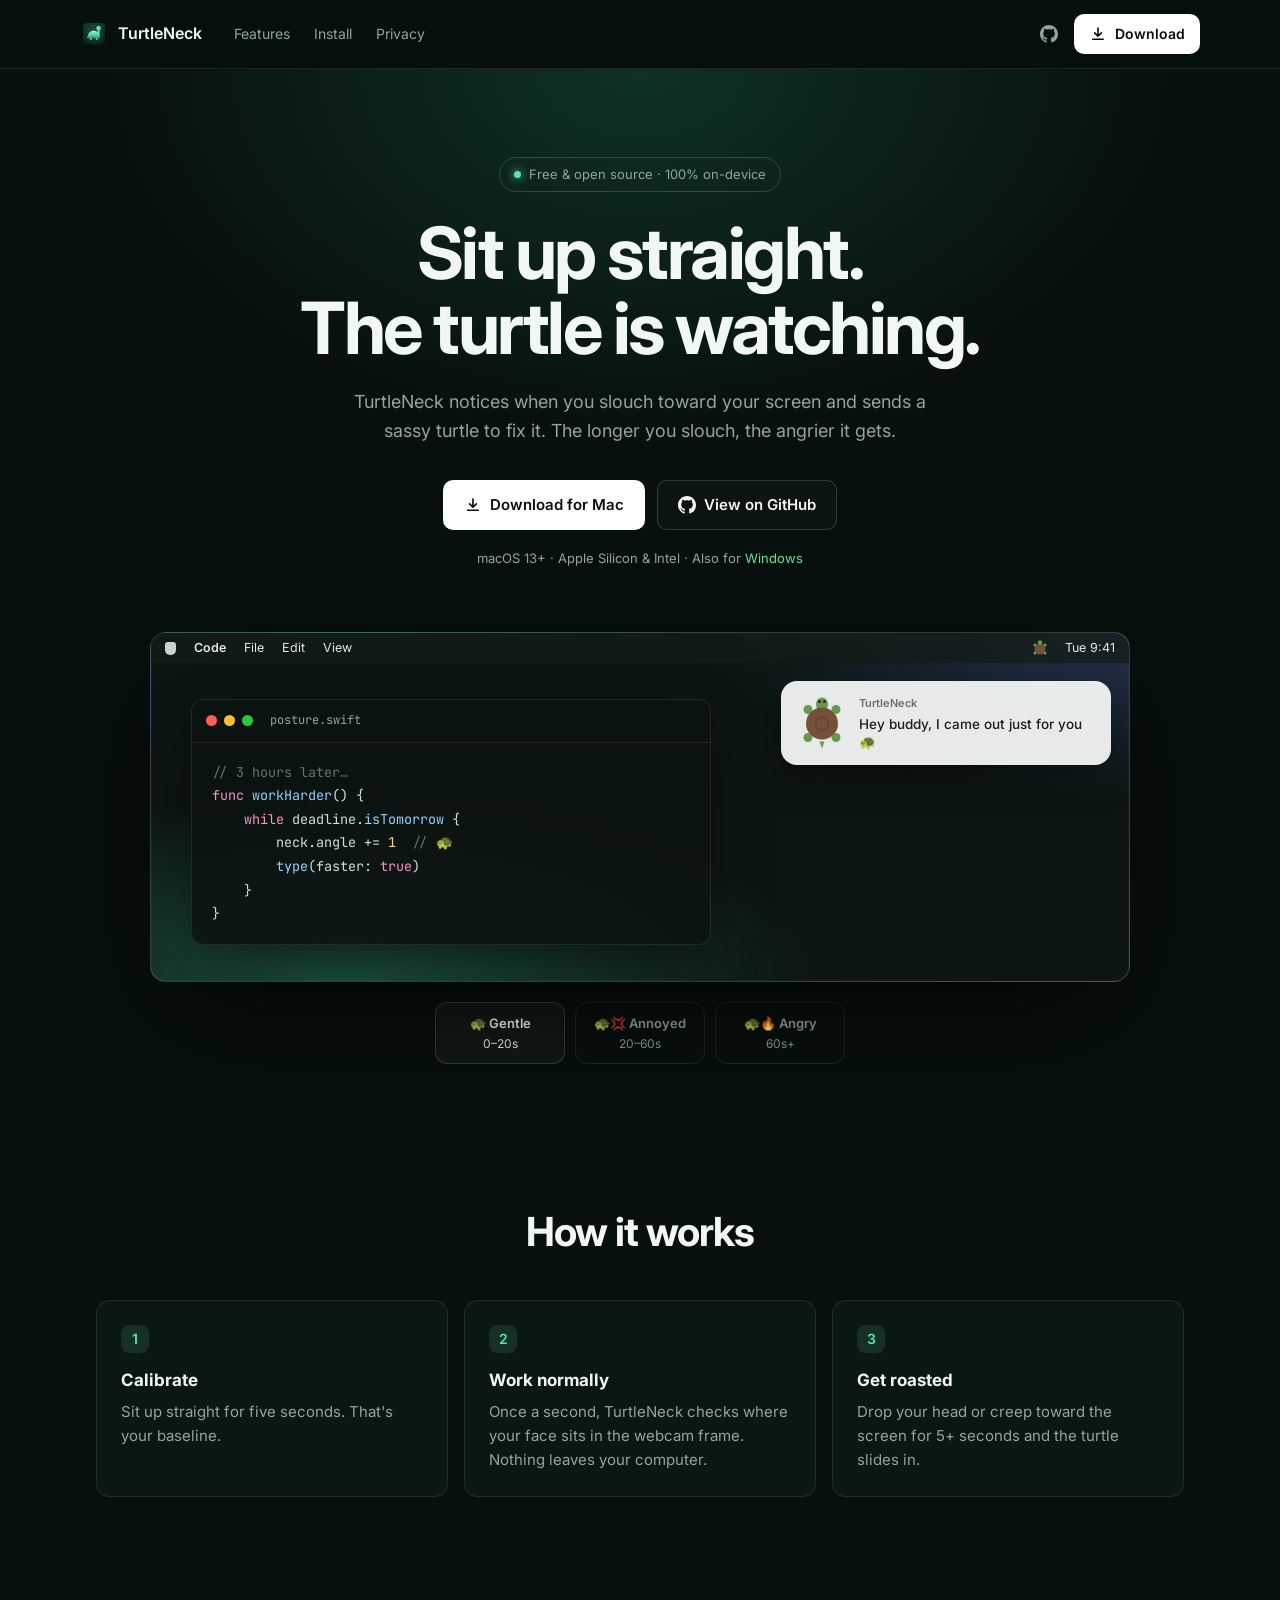
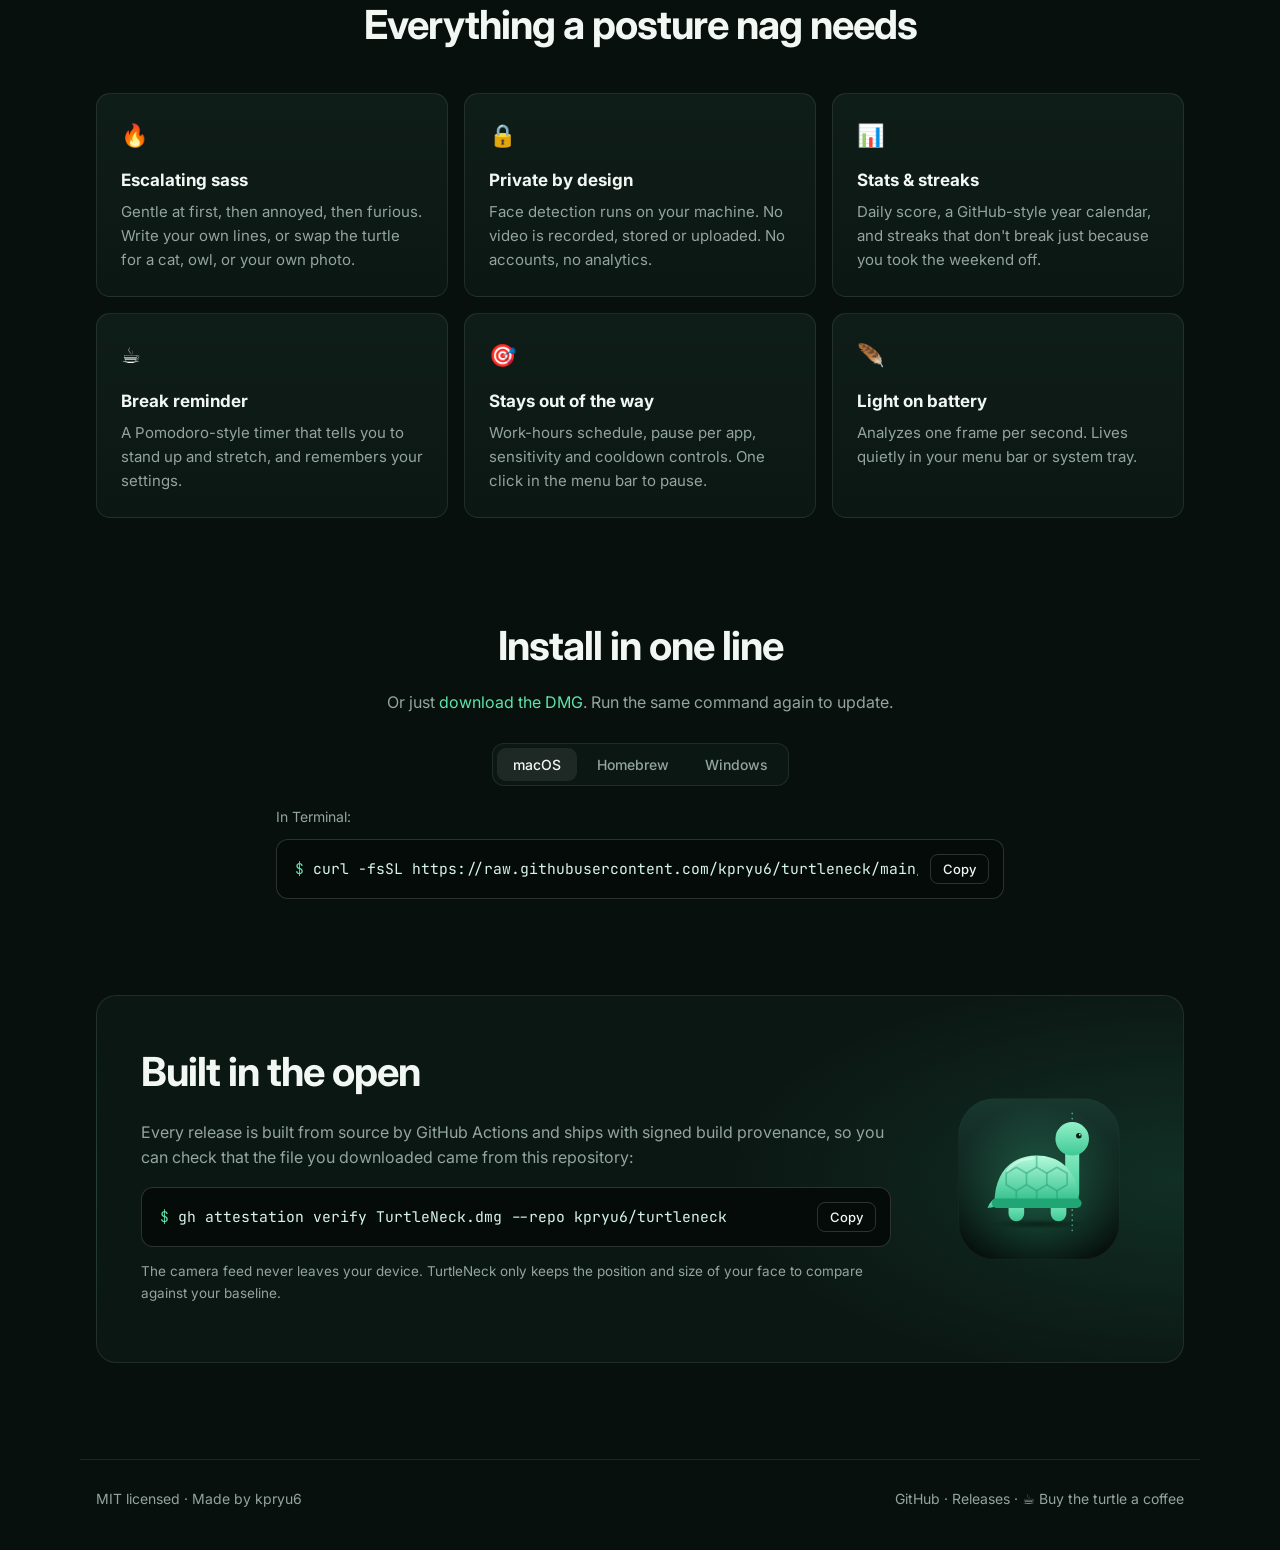
==== site/index.html @ 79b2b845 "feat: new app icon, download website, signed build provenance; v1.2.0 - New app icon: an upright tur" ====
<!doctype html>
<html lang="en">
<head>
  <meta charset="utf-8">
  <meta name="viewport" content="width=device-width, initial-scale=1">
  <title>TurtleNeck: a sassy turtle that fixes your posture</title>
  <meta name="description" content="TurtleNeck watches your posture through your webcam and sends a sassy turtle when you slouch. Free, open source, 100% on-device. For macOS and Windows.">
  <meta property="og:title" content="TurtleNeck: a sassy turtle that fixes your posture">
  <meta property="og:description" content="Slouch, and the turtle shows up. Keep slouching, and it gets angry. Free, open source, 100% on-device.">
  <meta property="og:image" content="https://kpryu6.github.io/turtleneck/assets/og.png">
  <meta property="og:type" content="website">
  <meta name="twitter:card" content="summary_large_image">
  <meta name="theme-color" content="#07100D">
  <link rel="icon" type="image/svg+xml" href="assets/icon.svg">
  <link rel="icon" type="image/png" href="assets/favicon-64.png">
  <link rel="apple-touch-icon" href="assets/apple-touch-icon.png">
  <link rel="preconnect" href="https://fonts.googleapis.com">
  <link rel="preconnect" href="https://fonts.gstatic.com" crossorigin>
  <link href="https://fonts.googleapis.com/css2?family=Inter:wght@400;500;600;700&family=JetBrains+Mono:wght@400;500&display=swap" rel="stylesheet">
  <link rel="stylesheet" href="style.css">
</head>
<body>
  <header class="nav">
    <a class="brand" href="#top" aria-label="TurtleNeck home">
      <img src="assets/icon.svg" alt="" width="28" height="28">
      <span>TurtleNeck</span>
    </a>
    <nav class="nav-links" aria-label="Sections">
      <a href="#features">Features</a>
      <a href="#install">Install</a>
      <a href="#privacy">Privacy</a>
    </nav>
    <div class="nav-actions">
      <a class="gh-link" href="https://github.com/kpryu6/turtleneck" aria-label="TurtleNeck on GitHub">
        <svg viewBox="0 0 16 16" width="18" height="18" aria-hidden="true"><path fill="currentColor" d="M8 0C3.58 0 0 3.58 0 8c0 3.54 2.29 6.53 5.47 7.59.4.07.55-.17.55-.38 0-.19-.01-.82-.01-1.49-2.01.37-2.53-.49-2.69-.94-.09-.23-.48-.94-.82-1.13-.28-.15-.68-.52-.01-.53.63-.01 1.08.58 1.23.82.72 1.21 1.87.87 2.33.66.07-.52.28-.87.51-1.07-1.78-.2-3.64-.89-3.64-3.95 0-.87.31-1.59.82-2.15-.08-.2-.36-1.02.08-2.12 0 0 .67-.21 2.2.82.64-.18 1.32-.27 2-.27.68 0 1.36.09 2 .27 1.53-1.04 2.2-.82 2.2-.82.44 1.1.16 1.92.08 2.12.51.56.82 1.27.82 2.15 0 3.07-1.87 3.75-3.65 3.95.29.25.54.73.54 1.48 0 1.07-.01 1.93-.01 2.2 0 .21.15.46.55.38A8.013 8.013 0 0016 8c0-4.42-3.58-8-8-8z"/></svg>
        <span id="stars" class="stars" hidden></span>
      </a>
      <a class="btn btn-small" href="https://github.com/kpryu6/turtleneck/releases/latest/download/TurtleNeck.dmg">
        <svg class="i" viewBox="0 0 24 24" aria-hidden="true"><path d="M12 4v11m0 0l-4.5-4.5M12 15l4.5-4.5M5 19h14"/></svg>
        Download
      </a>
    </div>
  </header>

  <main id="top">
    <section class="hero">
      <p class="eyebrow"><span class="dot"></span>Free &amp; open source · 100% on-device</p>
      <h1>Sit up straight.<br>The turtle is watching.</h1>
      <p class="lede">TurtleNeck notices when you slouch toward your screen and sends a sassy turtle to fix it. The longer you slouch, the angrier it gets.</p>
      <div class="cta">
        <a class="btn btn-primary" href="https://github.com/kpryu6/turtleneck/releases/latest/download/TurtleNeck.dmg">
          <svg class="i" viewBox="0 0 24 24" aria-hidden="true"><path d="M12 4v11m0 0l-4.5-4.5M12 15l4.5-4.5M5 19h14"/></svg>
          Download for Mac
        </a>
        <a class="btn btn-ghost" href="https://github.com/kpryu6/turtleneck">
          <svg viewBox="0 0 16 16" width="18" height="18" aria-hidden="true"><path fill="currentColor" d="M8 0C3.58 0 0 3.58 0 8c0 3.54 2.29 6.53 5.47 7.59.4.07.55-.17.55-.38 0-.19-.01-.82-.01-1.49-2.01.37-2.53-.49-2.69-.94-.09-.23-.48-.94-.82-1.13-.28-.15-.68-.52-.01-.53.63-.01 1.08.58 1.23.82.72 1.21 1.87.87 2.33.66.07-.52.28-.87.51-1.07-1.78-.2-3.64-.89-3.64-3.95 0-.87.31-1.59.82-2.15-.08-.2-.36-1.02.08-2.12 0 0 .67-.21 2.2.82.64-.18 1.32-.27 2-.27.68 0 1.36.09 2 .27 1.53-1.04 2.2-.82 2.2-.82.44 1.1.16 1.92.08 2.12.51.56.82 1.27.82 2.15 0 3.07-1.87 3.75-3.65 3.95.29.25.54.73.54 1.48 0 1.07-.01 1.93-.01 2.2 0 .21.15.46.55.38A8.013 8.013 0 0016 8c0-4.42-3.58-8-8-8z"/></svg>
          View on GitHub
        </a>
      </div>
      <p class="also">macOS 13+ · Apple Silicon &amp; Intel · Also for <a href="#install" data-tab="windows">Windows</a></p>

      <!-- Demo: the alert escalates on a loop -->
      <div class="demo" aria-label="Animated preview of TurtleNeck alerts" role="img">
        <div class="screen">
          <div class="menubar">
            <span class="apple"></span>
            <span class="mb-item strong">Code</span><span class="mb-item">File</span><span class="mb-item">Edit</span><span class="mb-item">View</span>
            <span class="mb-right">
              <span class="tray" id="tray" title="Posture">
                <svg viewBox="0 0 18 18" aria-hidden="true"><circle cx="9" cy="10" r="5.5" class="tray-shell"/><circle cx="9" cy="3.5" r="2.2" class="tray-limb"/><circle cx="4" cy="6" r="1.6" class="tray-limb"/><circle cx="14" cy="6" r="1.6" class="tray-limb"/><circle cx="4" cy="14" r="1.6" class="tray-limb"/><circle cx="14" cy="14" r="1.6" class="tray-limb"/></svg>
              </span>
              <span class="mb-item">Tue 9:41</span>
            </span>
          </div>
          <div class="desk">
            <div class="window">
              <div class="titlebar"><i></i><i></i><i></i><span>posture.swift</span></div>
              <pre class="code"><span class="c">// 3 hours later…</span>
<span class="k">func</span> <span class="f">workHarder</span>() {
    <span class="k">while</span> deadline.<span class="f">isTomorrow</span> {
        neck.angle += <span class="n">1</span>  <span class="c">// 🐢</span>
        <span class="f">type</span>(faster: <span class="k">true</span>)
    }
}</pre>
            </div>
            <div class="banner" id="banner" data-level="1">
              <svg class="turtle" viewBox="0 0 50 55" aria-hidden="true">
                <g class="limb"><circle cx="11" cy="13.5" r="4.5"/><circle cx="39" cy="13.5" r="4.5"/><circle cx="11" cy="41.5" r="4.5"/><circle cx="39" cy="41.5" r="4.5"/><ellipse cx="25" cy="8.5" rx="6" ry="7"/><path d="M22.5 45.5 L25 52.5 L27.5 45.5Z"/></g>
                <circle cx="22.5" cy="5.5" r="1.5" fill="#000" opacity=".7"/><circle cx="27.5" cy="5.5" r="1.5" fill="#000" opacity=".7"/>
                <circle class="shell" cx="25" cy="27.5" r="16"/>
                <path class="hex" d="M25 20.5l6.06 3.5v7l-6.06 3.5-6.06-3.5v-7z"/>
              </svg>
              <div class="banner-text">
                <span class="banner-app">TurtleNeck</span>
                <span class="banner-msg" id="banner-msg">Hey buddy, I came out just for you 🐢</span>
              </div>
            </div>
          </div>
        </div>
        <ol class="levels" aria-hidden="true">
          <li data-level="1"><b>🐢 Gentle</b><span>0–20s</span></li>
          <li data-level="2"><b>🐢💢 Annoyed</b><span>20–60s</span></li>
          <li data-level="3"><b>🐢🔥 Angry</b><span>60s+</span></li>
        </ol>
      </div>
    </section>

    <section class="section" id="how">
      <h2>How it works</h2>
      <div class="steps">
        <div class="step"><span class="num">1</span><h3>Calibrate</h3><p>Sit up straight for five seconds. That's your baseline.</p></div>
        <div class="step"><span class="num">2</span><h3>Work normally</h3><p>Once a second, TurtleNeck checks where your face sits in the webcam frame. Nothing leaves your computer.</p></div>
        <div class="step"><span class="num">3</span><h3>Get roasted</h3><p>Drop your head or creep toward the screen for 5+ seconds and the turtle slides in.</p></div>
      </div>
    </section>

    <section class="section" id="features">
      <h2>Everything a posture nag needs</h2>
      <div class="grid">
        <article class="card"><div class="ico">🔥</div><h3>Escalating sass</h3><p>Gentle at first, then annoyed, then furious. Write your own lines, or swap the turtle for a cat, owl, or your own photo.</p></article>
        <article class="card"><div class="ico">🔒</div><h3>Private by design</h3><p>Face detection runs on your machine. No video is recorded, stored or uploaded. No accounts, no analytics.</p></article>
        <article class="card"><div class="ico">📊</div><h3>Stats &amp; streaks</h3><p>Daily score, a GitHub-style year calendar, and streaks that don't break just because you took the weekend off.</p></article>
        <article class="card"><div class="ico">☕</div><h3>Break reminder</h3><p>A Pomodoro-style timer that tells you to stand up and stretch, and remembers your settings.</p></article>
        <article class="card"><div class="ico">🎯</div><h3>Stays out of the way</h3><p>Work-hours schedule, pause per app, sensitivity and cooldown controls. One click in the menu bar to pause.</p></article>
        <article class="card"><div class="ico">🪶</div><h3>Light on battery</h3><p>Analyzes one frame per second. Lives quietly in your menu bar or system tray.</p></article>
      </div>
    </section>

    <section class="section" id="install">
      <h2>Install in one line</h2>
      <p class="sub">Or just <a href="https://github.com/kpryu6/turtleneck/releases/latest/download/TurtleNeck.dmg">download the DMG</a>. Run the same command again to update.</p>
      <div class="tabs" role="tablist" aria-label="Platform">
        <button role="tab" aria-selected="true" aria-controls="tab-mac" id="t-mac" data-tab="mac">macOS</button>
        <button role="tab" aria-selected="false" aria-controls="tab-brew" id="t-brew" data-tab="brew">Homebrew</button>
        <button role="tab" aria-selected="false" aria-controls="tab-windows" id="t-windows" data-tab="windows">Windows</button>
      </div>
      <div class="panel" role="tabpanel" id="tab-mac" aria-labelledby="t-mac">
        <p>In Terminal:</p>
        <div class="cmd"><code>curl -fsSL https://raw.githubusercontent.com/kpryu6/turtleneck/main/install.sh | bash</code><button class="copy" aria-label="Copy command">Copy</button></div>
      </div>
      <div class="panel" role="tabpanel" id="tab-brew" aria-labelledby="t-brew" hidden>
        <p>With Homebrew:</p>
        <div class="cmd"><code>brew tap kpryu6/turtleneck &amp;&amp; brew trust kpryu6/turtleneck &amp;&amp; brew install --cask turtleneck</code><button class="copy" aria-label="Copy command">Copy</button></div>
      </div>
      <div class="panel" role="tabpanel" id="tab-windows" aria-labelledby="t-windows" hidden>
        <p>In PowerShell (beta):</p>
        <div class="cmd"><code>irm https://raw.githubusercontent.com/kpryu6/turtleneck/main/install.ps1 | iex</code><button class="copy" aria-label="Copy command">Copy</button></div>
        <p class="note">Or <a href="https://github.com/kpryu6/turtleneck/releases/latest/download/TurtleNeck-Windows-x64.zip">download the .zip</a>, unzip it, and run <code>TurtleNeck.exe</code>. SmartScreen may warn because the app isn't code-signed yet: choose <i>More info → Run anyway</i>.</p>
      </div>
    </section>

    <section class="section" id="privacy">
      <div class="trust">
        <div>
          <h2>Built in the open</h2>
          <p>Every release is built from source by GitHub Actions and ships with signed build provenance, so you can check that the file you downloaded came from this repository:</p>
          <div class="cmd"><code>gh attestation verify TurtleNeck.dmg --repo kpryu6/turtleneck</code><button class="copy" aria-label="Copy command">Copy</button></div>
          <p class="note">The camera feed never leaves your device. TurtleNeck only keeps the position and size of your face to compare against your baseline.</p>
        </div>
        <img src="assets/icon.svg" alt="TurtleNeck app icon" width="200" height="200">
      </div>
    </section>
  </main>

  <footer class="footer">
    <span>MIT licensed · Made by <a href="https://github.com/kpryu6">kpryu6</a></span>
    <span><a href="https://github.com/kpryu6/turtleneck">GitHub</a> · <a href="https://github.com/kpryu6/turtleneck/releases">Releases</a> · <a href="https://ko-fi.com/kpryu">☕ Buy the turtle a coffee</a></span>
  </footer>

  <script src="main.js"></script>
</body>
</html>
---- site/style.css ----
:root {
  --bg: #07100d;
  --bg-2: #0b1713;
  --panel: #0f1d18;
  --line: rgba(255, 255, 255, 0.09);
  --line-2: rgba(255, 255, 255, 0.16);
  --text: #f2f7f4;
  --muted: #93a59d;
  --mint: #5fe3ad;
  --mint-2: #b4fadb;
  --radius: 14px;
  --mono: "JetBrains Mono", ui-monospace, SFMono-Regular, Menlo, monospace;
}

* { box-sizing: border-box; }
html { scroll-behavior: smooth; }
body {
  margin: 0;
  background: var(--bg);
  color: var(--text);
  font: 16px/1.6 Inter, system-ui, -apple-system, "Segoe UI", sans-serif;
  -webkit-font-smoothing: antialiased;
}
a { color: var(--mint); text-decoration: none; }
a:hover { text-decoration: underline; }
code { font-family: var(--mono); font-size: 0.92em; }

/* ---------- nav ---------- */
.nav {
  position: sticky; top: 0; z-index: 10;
  display: flex; align-items: center; gap: 32px;
  padding: 14px max(16px, calc((100vw - 1120px) / 2));
  background: rgba(7, 16, 13, 0.72);
  backdrop-filter: saturate(160%) blur(14px);
  border-bottom: 1px solid var(--line);
}
.brand { display: flex; align-items: center; gap: 10px; color: var(--text); font-weight: 600; }
.brand:hover { text-decoration: none; }
.nav-links { display: flex; gap: 24px; }
.nav-links a { color: var(--muted); font-size: 14px; }
.nav-links a:hover { color: var(--text); text-decoration: none; }
.nav-actions { margin-left: auto; display: flex; align-items: center; gap: 16px; }
.gh-link { display: flex; align-items: center; gap: 6px; color: var(--muted); font-size: 14px; }
.gh-link:hover { color: var(--text); text-decoration: none; }

/* ---------- buttons ---------- */
.btn {
  display: inline-flex; align-items: center; gap: 8px;
  padding: 12px 20px; border-radius: 10px;
  font-weight: 600; font-size: 15px; border: 1px solid transparent;
  transition: transform .12s ease, background .12s ease, border-color .12s ease;
}
.btn:hover { text-decoration: none; transform: translateY(-1px); }
.btn .i { width: 18px; height: 18px; fill: none; stroke: currentColor; stroke-width: 2.2; stroke-linecap: round; stroke-linejoin: round; }
.btn-primary { background: #fff; color: #07100d; }
.btn-primary:hover { background: #e9fff5; }
.btn-ghost { color: var(--text); border-color: var(--line-2); background: rgba(255,255,255,0.02); }
.btn-ghost:hover { border-color: rgba(255,255,255,0.32); }
.btn-small { padding: 8px 14px; font-size: 14px; background: #fff; color: #07100d; }

/* ---------- hero ---------- */
.hero {
  position: relative;
  text-align: center;
  padding: 88px 16px 40px;
  background:
    radial-gradient(60% 50% at 50% 0%, rgba(61, 224, 164, 0.16), transparent 70%),
    var(--bg);
}
.eyebrow {
  display: inline-flex; align-items: center; gap: 8px;
  margin: 0 0 24px; padding: 6px 14px;
  border: 1px solid var(--line-2); border-radius: 999px;
  color: var(--muted); font-size: 13px;
}
.eyebrow .dot { width: 7px; height: 7px; border-radius: 50%; background: var(--mint); box-shadow: 0 0 10px var(--mint); }
h1 {
  margin: 0 auto;
  max-width: 900px;
  font-size: clamp(40px, 7vw, 72px);
  line-height: 1.04;
  letter-spacing: -0.035em;
  font-weight: 700;
}
.lede { max-width: 600px; margin: 22px auto 0; color: var(--muted); font-size: 18px; }
.cta { display: flex; justify-content: center; flex-wrap: wrap; gap: 12px; margin-top: 34px; }
.also { margin-top: 18px; color: var(--muted); font-size: 13px; }

/* ---------- demo ---------- */
.demo { max-width: 980px; margin: 64px auto 0; }
.screen {
  position: relative;
  border-radius: 16px; overflow: hidden;
  border: 1px solid var(--line-2);
  background:
    radial-gradient(80% 90% at 20% 100%, #1b4d3d 0%, transparent 60%),
    radial-gradient(70% 80% at 100% 0%, #24314d 0%, transparent 60%),
    #0c1512;
  box-shadow: 0 40px 120px -30px rgba(0,0,0,.8), 0 0 0 1px rgba(255,255,255,.03) inset;
  text-align: left;
}
.menubar {
  display: flex; align-items: center; gap: 18px;
  height: 30px; padding: 0 14px;
  background: rgba(20, 28, 25, 0.75); backdrop-filter: blur(10px);
  font-size: 12.5px; color: #dfe9e4;
}
.apple { width: 11px; height: 13px; border-radius: 3px 3px 5px 5px; background: #dfe9e4; opacity: .9; }
.mb-item.strong { font-weight: 600; }
.mb-right { margin-left: auto; display: flex; align-items: center; gap: 16px; }
.tray svg { width: 18px; height: 18px; display: block; }
.tray .tray-shell { fill: var(--shell, #735238); transition: fill .4s; }
.tray .tray-limb { fill: var(--limb, #66994d); transition: fill .4s; }
.desk { position: relative; min-height: 300px; padding: 36px 40px; }
.window {
  width: min(520px, 78%);
  border-radius: 12px; overflow: hidden;
  background: rgba(13, 20, 18, 0.92);
  border: 1px solid var(--line);
  box-shadow: 0 20px 60px -20px rgba(0,0,0,.7);
}
.titlebar { display: flex; align-items: center; gap: 7px; padding: 11px 14px; border-bottom: 1px solid var(--line); color: var(--muted); font-size: 12px; }
.titlebar i { width: 11px; height: 11px; border-radius: 50%; background: #3a4541; }
.titlebar i:nth-child(1) { background: #ff5f57; } .titlebar i:nth-child(2) { background: #febc2e; } .titlebar i:nth-child(3) { background: #28c840; }
.titlebar span { margin-left: 10px; font-family: var(--mono); }
.code { margin: 0; padding: 18px 20px; font: 13.5px/1.75 var(--mono); color: #cfe0d8; white-space: pre; overflow: hidden; }
.code .k { color: #ff8ec9; } .code .f { color: #8fd3ff; } .code .n { color: #ffd479; } .code .c { color: #61756c; }

.banner {
  position: absolute; top: 18px; right: 18px;
  display: flex; align-items: center; gap: 12px;
  width: 330px; padding: 14px 16px;
  border-radius: 16px;
  background: rgba(246, 248, 247, 0.94);
  color: #1d1d1f;
  box-shadow: 0 12px 40px -8px rgba(0,0,0,.55);
  transform: translateX(0); opacity: 1;
  transition: transform .45s cubic-bezier(.2,.8,.2,1), opacity .45s;
}
.banner.out { transform: translateX(380px); opacity: 0; }
.banner .turtle { width: 50px; height: 55px; flex: none; }
.banner .shell { fill: var(--shell, #735238); }
.banner .limb { fill: var(--limb, #66994d); }
.banner .hex { fill: none; stroke: rgba(0,0,0,.18); stroke-width: 1.2; }
.banner-text { display: flex; flex-direction: column; gap: 2px; }
.banner-app { font-size: 11px; font-weight: 600; color: #6e6e73; }
.banner-msg { font-size: 13.5px; font-weight: 500; line-height: 1.35; }
[data-level="1"] { --shell: #735238; --limb: #66994d; }
[data-level="2"] { --shell: #ff9500; --limb: #999933; }
[data-level="3"] { --shell: #ff3b30; --limb: #b34d4d; }
.banner[data-level="3"] { animation: shake .5s ease 1; }
@keyframes shake { 0%,100% { translate: 0; } 20% { translate: -6px; } 40% { translate: 6px; } 60% { translate: -4px; } 80% { translate: 3px; } }

.levels { display: flex; justify-content: center; gap: 10px; list-style: none; padding: 0; margin: 20px 0 0; }
.levels li {
  display: flex; flex-direction: column; align-items: center;
  min-width: 130px; padding: 10px 14px; border-radius: 12px;
  border: 1px solid var(--line); color: var(--muted); font-size: 13px;
  transition: border-color .3s, color .3s, background .3s;
}
.levels li b { font-weight: 600; color: inherit; }
.levels li span { font-size: 12px; opacity: .8; }
.levels li.on { color: var(--text); border-color: var(--line-2); background: rgba(255,255,255,0.04); }

/* ---------- sections ---------- */
.section { max-width: 1120px; margin: 0 auto; padding: 96px 16px 0; }
.section h2 { margin: 0 0 12px; font-size: clamp(28px, 4vw, 40px); letter-spacing: -0.025em; text-align: center; }
.sub { text-align: center; color: var(--muted); margin: 0 0 28px; }

.steps { display: grid; grid-template-columns: repeat(3, 1fr); gap: 16px; margin-top: 36px; }
.step { padding: 24px; border: 1px solid var(--line); border-radius: var(--radius); background: var(--bg-2); }
.step .num { display: inline-grid; place-items: center; width: 28px; height: 28px; border-radius: 8px; background: rgba(95,227,173,.12); color: var(--mint); font-weight: 600; font-size: 14px; }
.step h3, .card h3 { margin: 14px 0 6px; font-size: 17px; }
.step p, .card p { margin: 0; color: var(--muted); font-size: 15px; }

.grid { display: grid; grid-template-columns: repeat(3, 1fr); gap: 16px; margin-top: 36px; }
.card { padding: 24px; border: 1px solid var(--line); border-radius: var(--radius); background: linear-gradient(180deg, var(--panel), var(--bg-2)); }
.card .ico { font-size: 22px; }

/* ---------- install ---------- */
#install { max-width: 760px; }
.tabs { display: flex; justify-content: center; gap: 4px; padding: 4px; margin: 0 auto 20px; width: fit-content; border: 1px solid var(--line); border-radius: 12px; background: var(--bg-2); }
.tabs button {
  padding: 8px 16px; border: 0; border-radius: 9px; background: transparent;
  color: var(--muted); font: 500 14px Inter, system-ui, sans-serif; cursor: pointer;
}
.tabs button[aria-selected="true"] { background: rgba(255,255,255,0.08); color: var(--text); }
.panel p { color: var(--muted); margin: 0 0 10px; font-size: 14px; }
.cmd {
  display: flex; align-items: center; gap: 12px;
  padding: 14px 14px 14px 18px;
  border: 1px solid var(--line-2); border-radius: 12px; background: #050b09;
}
.cmd code { flex: 1; overflow-x: auto; white-space: nowrap; color: #d9f5e9; scrollbar-width: none; }
.cmd code::before { content: "$ "; color: var(--mint); }
.copy {
  flex: none; padding: 6px 12px; border-radius: 8px;
  border: 1px solid var(--line-2); background: transparent; color: var(--text);
  font: 500 13px Inter, system-ui, sans-serif; cursor: pointer;
}
.copy:hover { border-color: rgba(255,255,255,.32); }
.note { margin-top: 14px !important; font-size: 13.5px !important; color: var(--muted); }

/* ---------- trust ---------- */
.trust {
  display: grid; grid-template-columns: 1fr auto; gap: 48px; align-items: center;
  padding: 44px; border: 1px solid var(--line); border-radius: 20px;
  background: radial-gradient(60% 80% at 100% 50%, rgba(61,224,164,.12), transparent 70%), var(--bg-2);
}
.trust h2 { text-align: left; }
.trust p { color: var(--muted); }

/* ---------- footer ---------- */
.footer {
  display: flex; justify-content: space-between; flex-wrap: wrap; gap: 12px;
  max-width: 1120px; margin: 96px auto 0; padding: 28px 16px 40px;
  border-top: 1px solid var(--line); color: var(--muted); font-size: 14px;
}
.footer a { color: var(--muted); }
.footer a:hover { color: var(--text); }

/* ---------- responsive ---------- */
@media (max-width: 860px) {
  .nav-links { display: none; }
  .steps, .grid { grid-template-columns: 1fr; }
  .trust { grid-template-columns: 1fr; padding: 28px; }
  .trust img { display: none; }
  .desk { min-height: 0; padding: 24px 16px 150px; }
  .window { width: 100%; }
  .banner { top: auto; bottom: 16px; right: 12px; left: 12px; width: auto; }
  .banner.out { transform: translateY(140px); }
  .levels li { min-width: 0; flex: 1; padding: 8px; }
  .menubar .mb-item:not(.strong) { display: none; }
  .mb-right .mb-item { display: inline; }
}
@media (prefers-reduced-motion: reduce) {
  html { scroll-behavior: auto; }
  .banner, .btn { transition: none; }
  .banner[data-level="3"] { animation: none; }
}
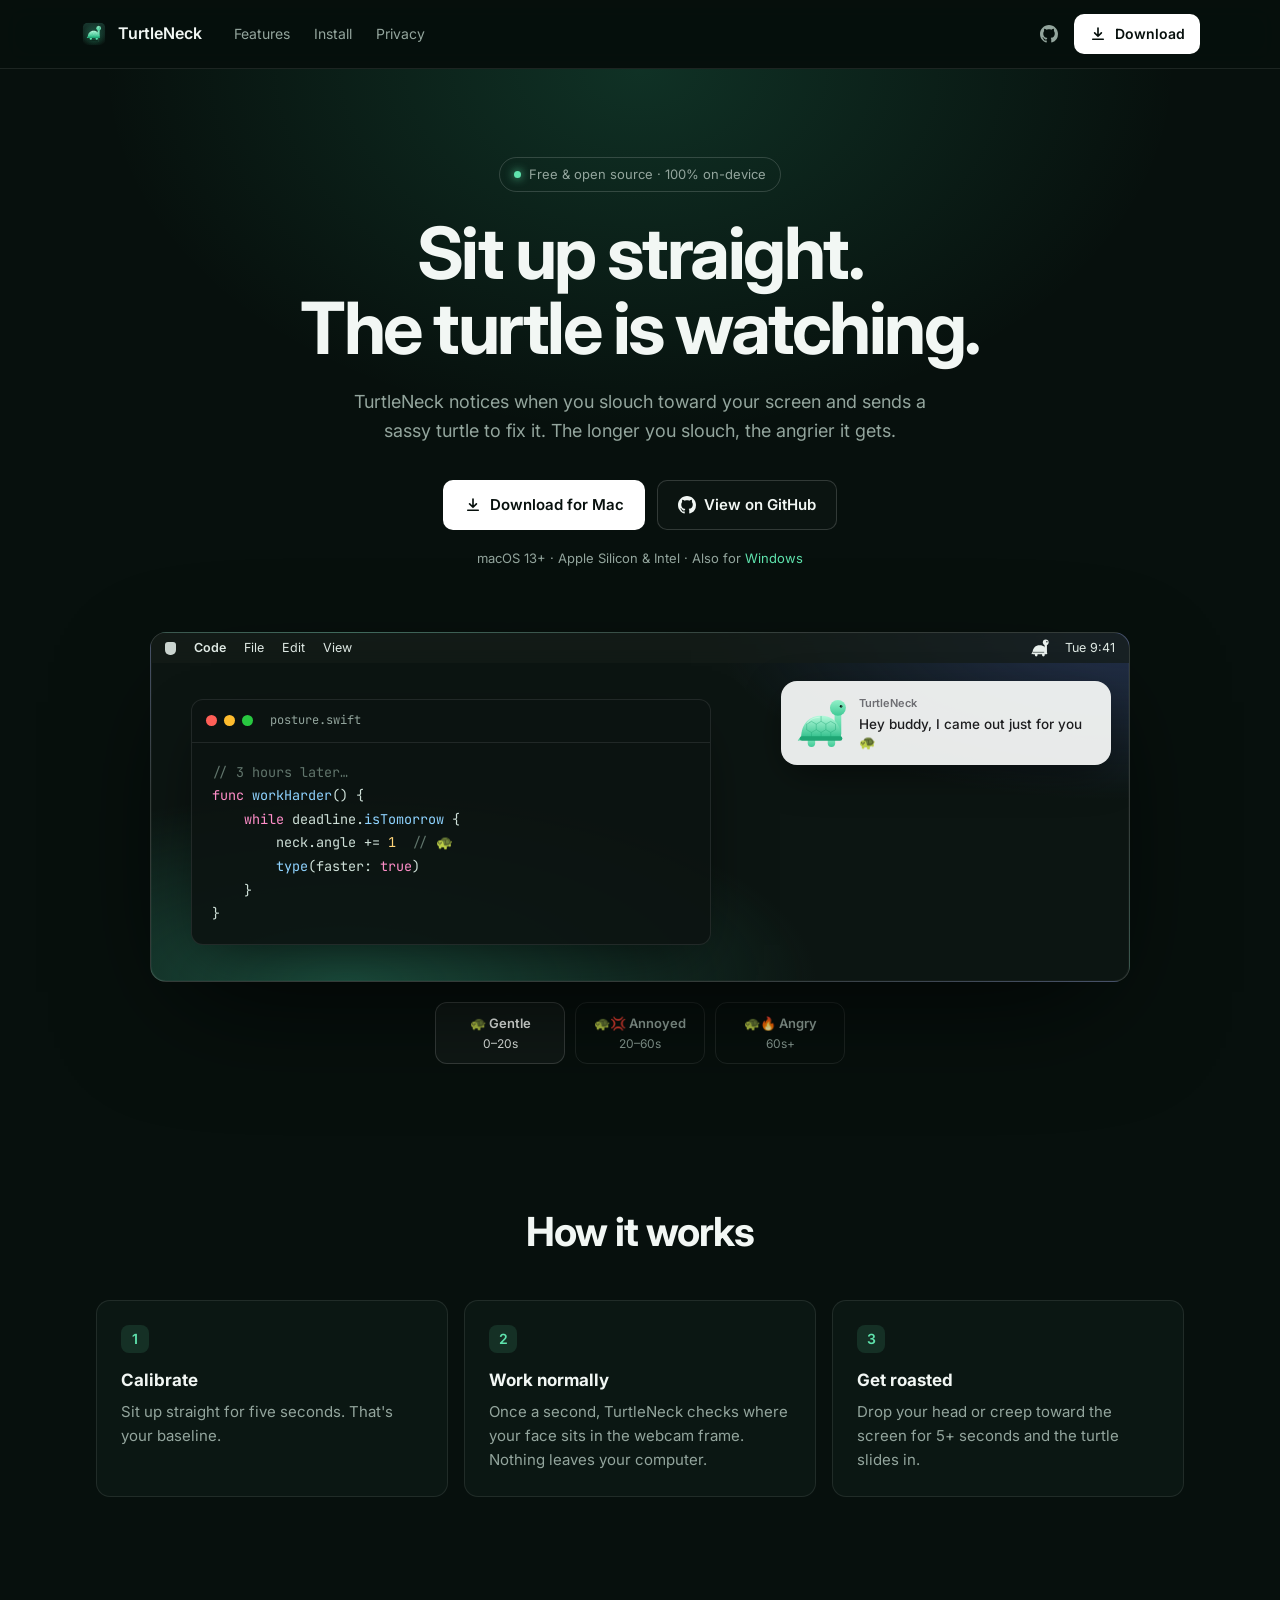
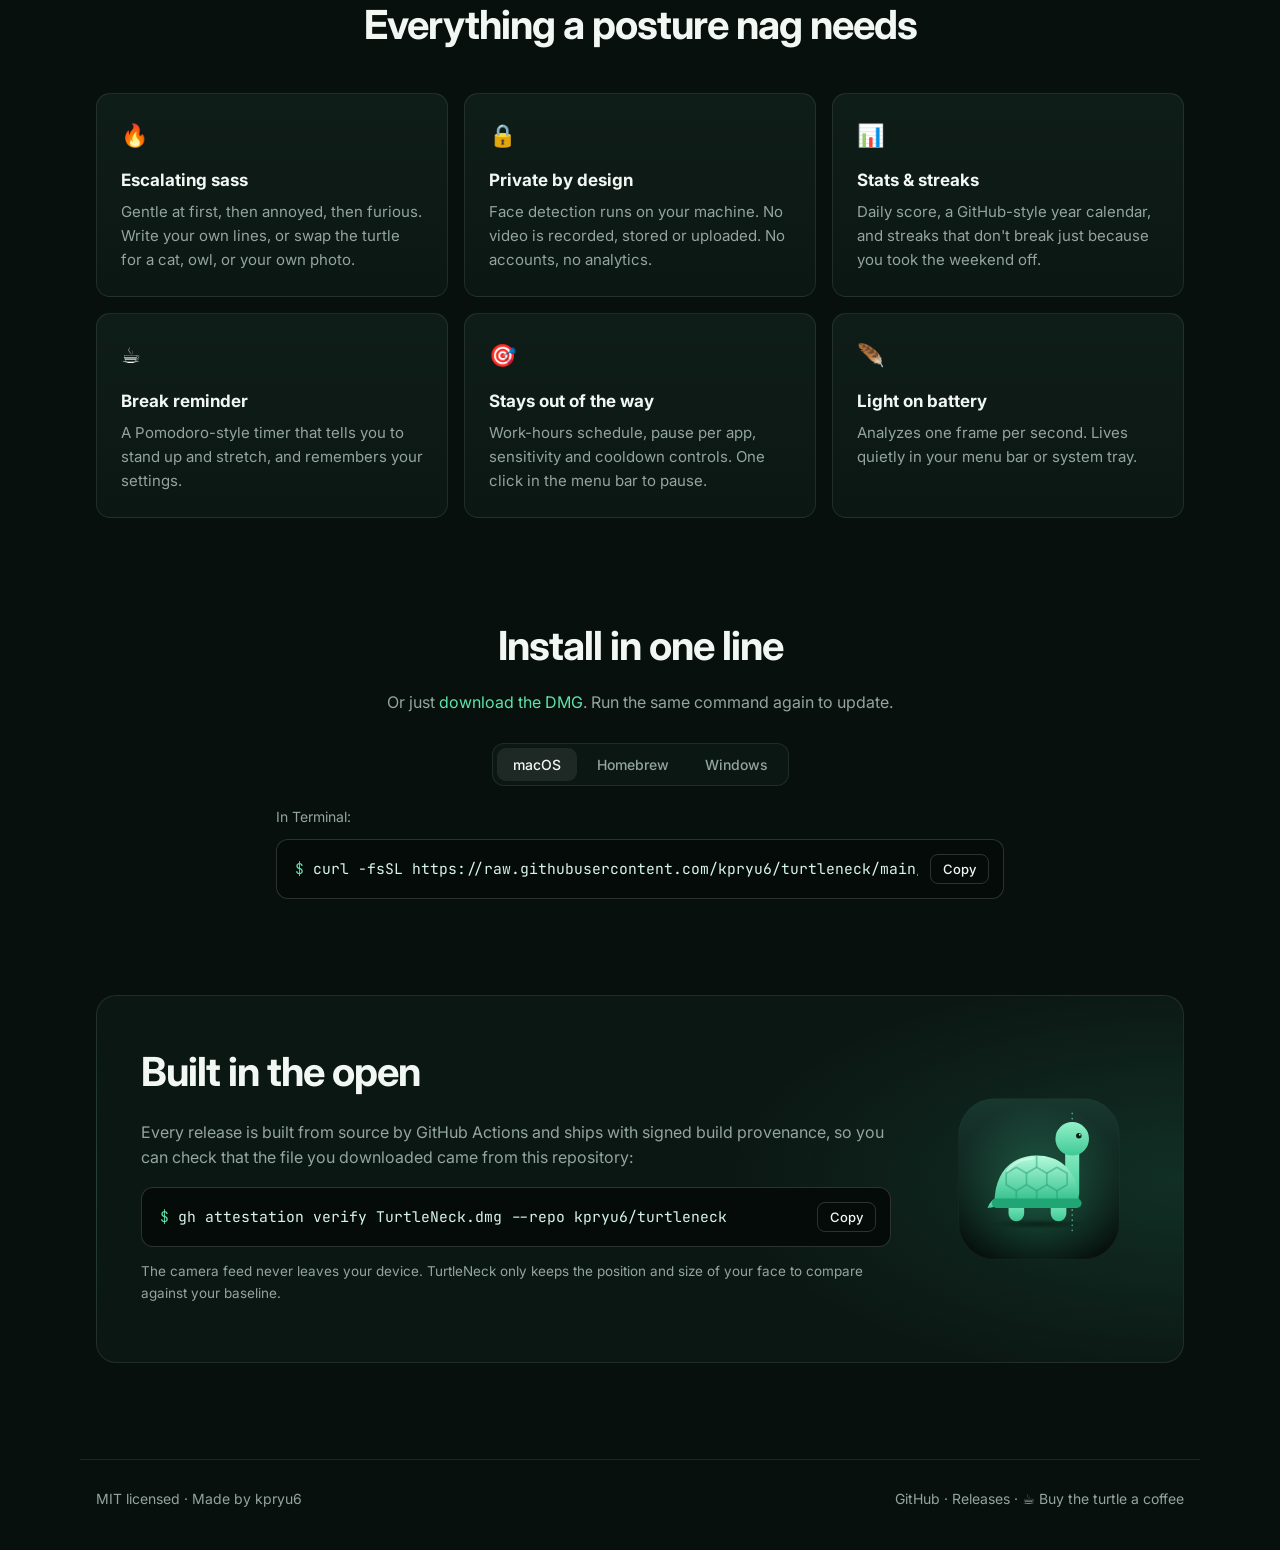
==== commit 40a1a745: "feat: unify in-app turtle with the new icon; Windows install E2E test; v1.2.1 - One turtle everywher" ====
--- a/site/index.html
+++ b/site/index.html
@@ -67,7 +67,7 @@
             <span class="mb-item strong">Code</span><span class="mb-item">File</span><span class="mb-item">Edit</span><span class="mb-item">View</span>
             <span class="mb-right">
               <span class="tray" id="tray" title="Posture">
-                <svg viewBox="0 0 18 18" aria-hidden="true"><circle cx="9" cy="10" r="5.5" class="tray-shell"/><circle cx="9" cy="3.5" r="2.2" class="tray-limb"/><circle cx="4" cy="6" r="1.6" class="tray-limb"/><circle cx="14" cy="6" r="1.6" class="tray-limb"/><circle cx="4" cy="14" r="1.6" class="tray-limb"/><circle cx="14" cy="14" r="1.6" class="tray-limb"/></svg>
+                <svg viewBox="240 210 540 530" aria-hidden="true"><mask id="tray-cut"><rect x="200" y="200" width="620" height="560" fill="#fff"/><circle cx="716" cy="290" r="22" fill="#000"/><path d="M296 604H636" stroke="#000" stroke-width="18"/></mask><g mask="url(#tray-cut)"><rect x="356" y="606" width="80" height="122" rx="40"/><rect x="572" y="606" width="80" height="122" rx="40"/><path d="M300 606Q262 622 248 660Q292 658 320 636Z"/><rect x="646" y="320" width="72" height="300" rx="36"/><circle cx="682" cy="306" r="86"/><path d="M284 636C284 470 380 392 500 392C620 392 716 470 716 636Z"/><rect x="270" y="612" width="460" height="48" rx="24"/></g></svg>
               </span>
               <span class="mb-item">Tue 9:41</span>
             </span>
@@ -84,11 +84,18 @@
 }</pre>
             </div>
             <div class="banner" id="banner" data-level="1">
-              <svg class="turtle" viewBox="0 0 50 55" aria-hidden="true">
-                <g class="limb"><circle cx="11" cy="13.5" r="4.5"/><circle cx="39" cy="13.5" r="4.5"/><circle cx="11" cy="41.5" r="4.5"/><circle cx="39" cy="41.5" r="4.5"/><ellipse cx="25" cy="8.5" rx="6" ry="7"/><path d="M22.5 45.5 L25 52.5 L27.5 45.5Z"/></g>
-                <circle cx="22.5" cy="5.5" r="1.5" fill="#000" opacity=".7"/><circle cx="27.5" cy="5.5" r="1.5" fill="#000" opacity=".7"/>
-                <circle class="shell" cx="25" cy="27.5" r="16"/>
-                <path class="hex" d="M25 20.5l6.06 3.5v7l-6.06 3.5-6.06-3.5v-7z"/>
+              <svg class="turtle" viewBox="240 210 540 530" aria-hidden="true">
+                <defs>
+                  <linearGradient id="t-shell" x1="0" y1="0" x2="0" y2="1"><stop offset="0" class="shell-top"/><stop offset="1" class="shell-bottom"/></linearGradient>
+                  <linearGradient id="t-skin" x1="0" y1="0" x2="0" y2="1"><stop offset="0" class="skin-top"/><stop offset="1" class="skin-bottom"/></linearGradient>
+                  <clipPath id="t-dome"><path d="M284 636C284 470 380 392 500 392C620 392 716 470 716 636Z"/></clipPath>
+                </defs>
+                <g fill="url(#t-skin)"><rect x="356" y="606" width="80" height="122" rx="40"/><rect x="572" y="606" width="80" height="122" rx="40"/><path d="M300 606Q262 622 248 660Q292 658 320 636Z"/><rect x="646" y="320" width="72" height="300" rx="36"/><circle cx="682" cy="306" r="86"/></g>
+                <circle cx="716" cy="290" r="14" fill="#0A1D17"/><circle cx="721" cy="285" r="4.5" fill="#fff" fill-opacity=".9"/>
+                <path d="M284 636C284 470 380 392 500 392C620 392 716 470 716 636Z" fill="url(#t-shell)"/>
+                <g class="hex" clip-path="url(#t-dome)"><path d="M500 452L552 482V542L500 572L448 542V482Z"/><path d="M552 482L604 452L656 482V542L604 572L552 542"/><path d="M448 482L396 452L344 482V542L396 572L448 542"/><path d="M500 452V392M500 572V636M604 572V636M396 572V636"/></g>
+                <path d="M352 470C380 430 430 410 480 408" fill="none" stroke="#fff" stroke-opacity=".35" stroke-width="12" stroke-linecap="round"/>
+                <rect class="rim" x="270" y="612" width="460" height="48" rx="24"/>
               </svg>
               <div class="banner-text">
                 <span class="banner-app">TurtleNeck</span>
--- a/site/style.css
+++ b/site/style.css
@@ -109,8 +109,7 @@
 .mb-item.strong { font-weight: 600; }
 .mb-right { margin-left: auto; display: flex; align-items: center; gap: 16px; }
 .tray svg { width: 18px; height: 18px; display: block; }
-.tray .tray-shell { fill: var(--shell, #735238); transition: fill .4s; }
-.tray .tray-limb { fill: var(--limb, #66994d); transition: fill .4s; }
+.tray svg { fill: var(--tray); transition: fill .4s; }
 .desk { position: relative; min-height: 300px; padding: 36px 40px; }
 .window {
   width: min(520px, 78%);
@@ -139,15 +138,17 @@
 }
 .banner.out { transform: translateX(380px); opacity: 0; }
 .banner .turtle { width: 50px; height: 55px; flex: none; }
-.banner .shell { fill: var(--shell, #735238); }
-.banner .limb { fill: var(--limb, #66994d); }
-.banner .hex { fill: none; stroke: rgba(0,0,0,.18); stroke-width: 1.2; }
+.banner .shell-top { stop-color: var(--shell-top); } .banner .shell-bottom { stop-color: var(--shell-bottom); }
+.banner .skin-top { stop-color: var(--skin-top); } .banner .skin-bottom { stop-color: var(--skin-bottom); }
+.banner .rim { fill: var(--rim); }
+.banner .hex { fill: none; stroke: var(--rim); stroke-opacity: .5; stroke-width: 9; stroke-linejoin: round; }
 .banner-text { display: flex; flex-direction: column; gap: 2px; }
 .banner-app { font-size: 11px; font-weight: 600; color: #6e6e73; }
 .banner-msg { font-size: 13.5px; font-weight: 500; line-height: 1.35; }
-[data-level="1"] { --shell: #735238; --limb: #66994d; }
-[data-level="2"] { --shell: #ff9500; --limb: #999933; }
-[data-level="3"] { --shell: #ff3b30; --limb: #b34d4d; }
+/* Same palettes as the apps (TurtleArt.swift / turtle_art.py) */
+[data-level="1"] { --shell-top: #B4FADB; --shell-bottom: #2DBE89; --skin-top: #93F1C9; --skin-bottom: #3FC995; --rim: #1FA674; --tray: #e8efec; }
+[data-level="2"] { --shell-top: #FFE3A6; --shell-bottom: #F59E0B; --skin-top: #FDD892; --skin-bottom: #E9A23B; --rim: #D97706; --tray: #F59E0B; }
+[data-level="3"] { --shell-top: #FFB8B2; --shell-bottom: #EF4444; --skin-top: #FCA8A8; --skin-bottom: #E25555; --rim: #C53030; --tray: #EF4444; }
 .banner[data-level="3"] { animation: shake .5s ease 1; }
 @keyframes shake { 0%,100% { translate: 0; } 20% { translate: -6px; } 40% { translate: 6px; } 60% { translate: -4px; } 80% { translate: 3px; } }
 
